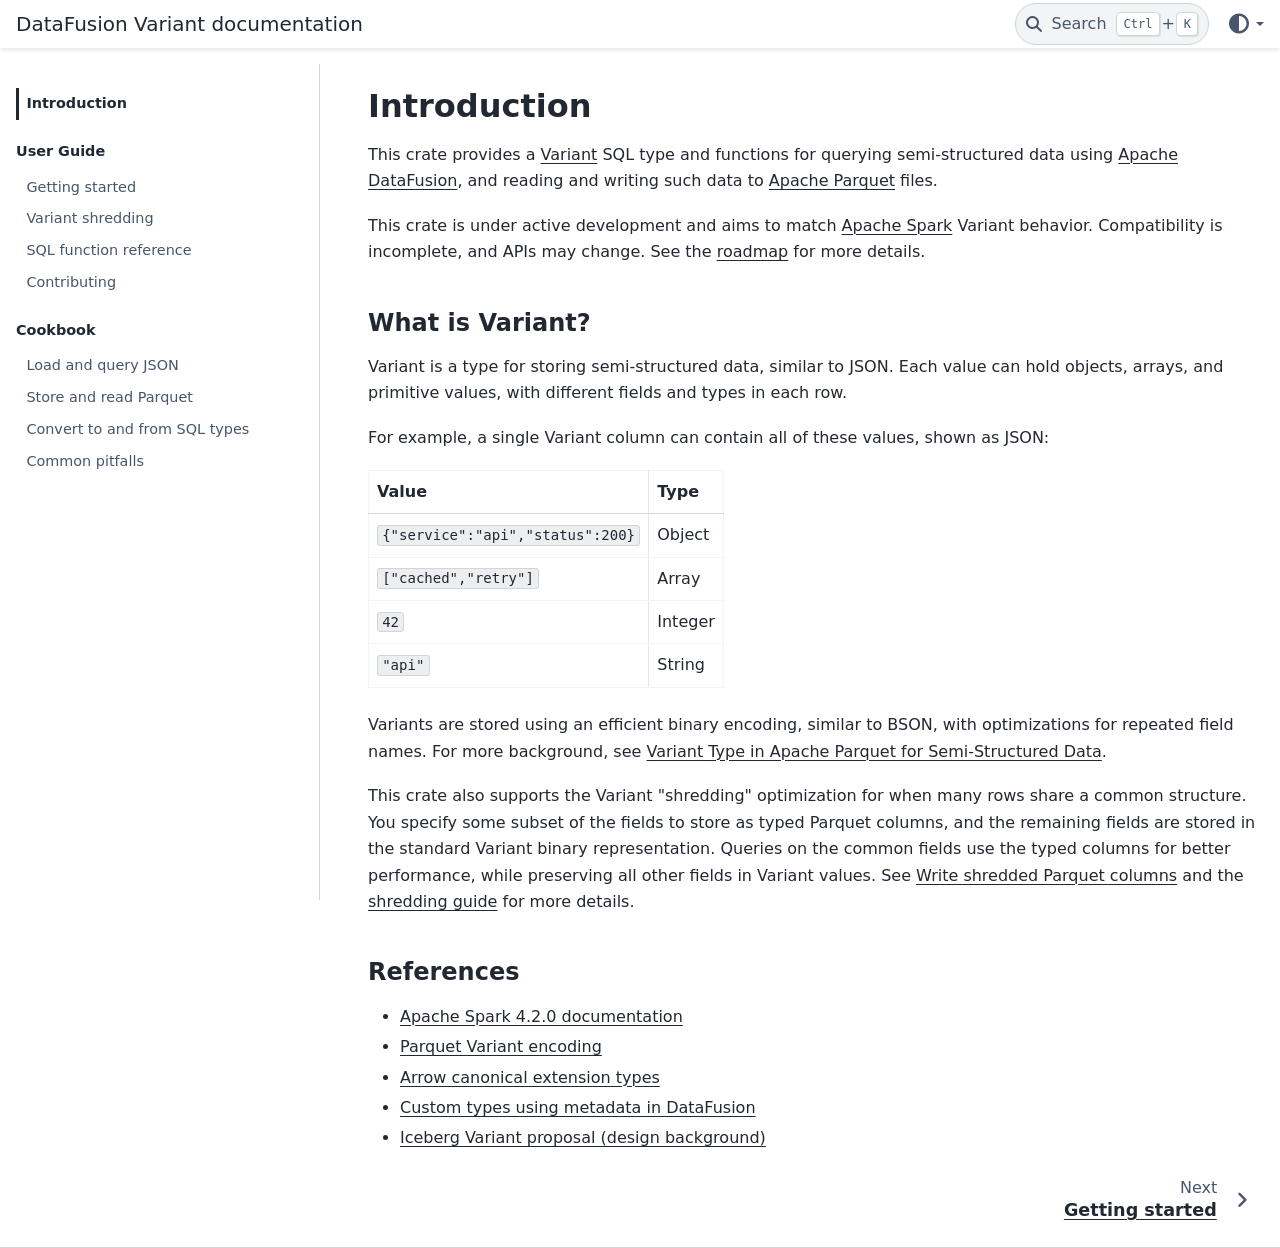
==== index.html @ 6752a7fd "Docs site preview of datafusion-contrib/datafusion-variant#172 at 1df9569 Built with sphinx-build fr" ====
<!DOCTYPE html>


<html lang="en" data-content_root="./" >

  <head>
    <meta charset="utf-8" />
    <meta name="viewport" content="width=device-width, initial-scale=1.0" /><meta name="viewport" content="width=device-width, initial-scale=1" />

    <title>Introduction &#8212; DataFusion Variant  documentation</title>
  
  
  
  <script data-cfasync="false">
    document.documentElement.dataset.mode = localStorage.getItem("mode") || "";
    document.documentElement.dataset.theme = localStorage.getItem("theme") || "";
  </script>
  <!--
    this give us a css class that will be invisible only if js is disabled
  -->
  <noscript>
    <style>
      .pst-js-only { display: none !important; }

    </style>
  </noscript>
  
  <!-- Loaded before other Sphinx assets -->
  <link href="_static/styles/theme.css?digest=75c7c72ae941e8b558d8" rel="stylesheet" />
<link href="_static/styles/pydata-sphinx-theme.css?digest=75c7c72ae941e8b558d8" rel="stylesheet" />

    <link rel="stylesheet" type="text/css" href="_static/pygments.css?v=8f2a1f02" />
    <link rel="stylesheet" type="text/css" href="_static/theme_overrides.css?v=5ed1a2f5" />
  
  <!-- So that users can add custom icons -->
  <script defer src="_static/scripts/fontawesome.js?digest=75c7c72ae941e8b558d8"></script>
  <!-- Pre-loaded scripts that we'll load fully later -->
  <link rel="preload" as="script" href="_static/scripts/bootstrap.js?digest=75c7c72ae941e8b558d8" />
<link rel="preload" as="script" href="_static/scripts/pydata-sphinx-theme.js?digest=75c7c72ae941e8b558d8" />

    <script src="_static/documentation_options.js?v=5929fcd5"></script>
    <script src="_static/doctools.js?v=fd6eb6e6"></script>
    <script src="_static/sphinx_highlight.js?v=6ffebe34"></script>
    <script>DOCUMENTATION_OPTIONS.pagename = 'index';</script>
    <script>DOCUMENTATION_OPTIONS.search_as_you_type = false;</script>
    <link rel="index" title="Index" href="genindex.html" />
    <link rel="search" title="Search" href="search.html" />
    <link rel="next" title="Getting started" href="getting-started.html" />
  <meta name="viewport" content="width=device-width, initial-scale=1"/>
  <meta name="color-scheme" content="light dark"/>
  <meta name="docsearch:language" content="en"/>
  <meta name="docsearch:version" content="" />
  
    
    <script src="_static/searchtools.js"></script>
    <script src="_static/language_data.js"></script>
    <script src="searchindex.js"></script>
  
  </head>
  <body data-default-mode="">
  
  
  <div id="pst-skip-link" class="skip-link d-print-none"><a href="#main-content">Skip to main content</a></div>

  
  <div id="pst-scroll-pixel-helper"></div>
  
  <button type="button" class="btn rounded-pill" id="pst-back-to-top">
    <i class="fa-solid fa-arrow-up"></i>Back to top</button>
  
  
  
  
  <dialog id="pst-search-dialog">
    
<form class="bd-search d-flex align-items-center"
      action="search.html"
      method="get">
  <i class="fa-solid fa-magnifying-glass"></i>
  <input type="search"
         class="form-control"
         name="q"
         placeholder="Search the docs ..."
         aria-label="Search the docs ..."
         autocomplete="off"
         autocorrect="off"
         autocapitalize="off"
         spellcheck="false"/>
  <span class="search-button__kbd-shortcut"><kbd class="kbd-shortcut__modifier">Ctrl</kbd>+<kbd>K</kbd></span>
</form>
  </dialog>

  <div class="pst-async-banner-revealer d-none">
  <aside id="bd-header-version-warning" class="d-none d-print-none" aria-label="Version warning"></aside>
</div>

  
    <header id="pst-header" class="bd-header navbar navbar-expand-lg bd-navbar d-print-none">
<div class="bd-header__inner bd-page-width">
  <button type="button" class="pst-navbar-icon sidebar-toggle primary-toggle" aria-label="Site navigation" aria-expanded="false" aria-controls="pst-primary-sidebar-modal">
    <span class="fa-solid fa-bars"></span>
  </button>
  
  
  <div class="col-lg-3 navbar-header-items__start">
    
      <div class="navbar-item">

  
    
  

<a class="navbar-brand logo" href="#">
  
  
  
  
  
  
    <p class="title logo__title">DataFusion Variant  documentation</p>
  
</a></div>
    
  </div>
  
  <div class="col-lg-9 navbar-header-items">
    
    
    <div class="navbar-header-items__end">
      
        <div class="navbar-item navbar-persistent--container">
          

<button type="button" class="btn search-button-field search-button__button pst-js-only" title="Search" aria-label="Search" data-bs-placement="bottom" data-bs-toggle="tooltip">
 <i class="fa-solid fa-magnifying-glass"></i>
 <span class="search-button__default-text">Search</span>
 <span class="search-button__kbd-shortcut"><kbd class="kbd-shortcut__modifier">Ctrl</kbd>+<kbd class="kbd-shortcut__modifier">K</kbd></span>
</button>
        </div>
      
      
        <div class="navbar-item">

<div class="theme-switch-container dropdown pst-js-only" data-bs-toggle="tooltip" data-bs-placement="bottom" title="Color mode">
  <button type="button" class="btn btn-sm nav-link pst-navbar-icon theme-switch-button dropdown-toggle" aria-label="Color mode" data-bs-toggle="dropdown">
    <i class="theme-switch fa-solid fa-sun fa-lg" data-mode="light" title="Light"></i>
    <i class="theme-switch fa-solid fa-moon fa-lg" data-mode="dark" title="Dark"></i>
    <i class="theme-switch fa-solid fa-circle-half-stroke fa-lg" data-mode="auto" title="System Settings"></i>
  </button>
  <ul class="dropdown-menu dropdown-menu-end">
    <li><button type="button" class="dropdown-item d-flex align-items-center theme-change-button" data-mode="auto"><i class="fa-solid fa-circle-half-stroke fa-lg me-1"></i>System Settings</button></li>
    <li><button type="button" class="dropdown-item d-flex align-items-center theme-change-button" data-mode="light"><i class="fa-solid fa-sun fa-lg me-1"></i>Light</button></li>
    <li><button type="button" class="dropdown-item d-flex align-items-center theme-change-button" data-mode="dark"><i class="fa-solid fa-moon fa-lg me-1"></i>Dark</button></li>
  </ul>
</div></div>
      
    </div>
    
  </div>
  
  
    <div class="navbar-persistent--mobile">

<button type="button" class="btn search-button-field search-button__button pst-js-only" title="Search" aria-label="Search" data-bs-placement="bottom" data-bs-toggle="tooltip">
 <i class="fa-solid fa-magnifying-glass"></i>
 <span class="search-button__default-text">Search</span>
 <span class="search-button__kbd-shortcut"><kbd class="kbd-shortcut__modifier">Ctrl</kbd>+<kbd class="kbd-shortcut__modifier">K</kbd></span>
</button>
    </div>
  

  
</div>

    </header>
  

  <div class="bd-container">
    <div class="bd-container__inner bd-page-width">
      
      
      
        
      
      <dialog id="pst-primary-sidebar-modal" tabindex="-1"></dialog>
      <div id="pst-primary-sidebar" class="bd-sidebar-primary bd-sidebar">
        

  
  <div class="sidebar-header-items sidebar-primary__section">
    
    
    
    
      <div class="sidebar-header-items__end">
        
          <div class="navbar-item">

<div class="theme-switch-container dropdown pst-js-only" data-bs-toggle="tooltip" data-bs-placement="bottom" title="Color mode">
  <button type="button" class="btn btn-sm nav-link pst-navbar-icon theme-switch-button dropdown-toggle" aria-label="Color mode" data-bs-toggle="dropdown">
    <i class="theme-switch fa-solid fa-sun fa-lg" data-mode="light" title="Light"></i>
    <i class="theme-switch fa-solid fa-moon fa-lg" data-mode="dark" title="Dark"></i>
    <i class="theme-switch fa-solid fa-circle-half-stroke fa-lg" data-mode="auto" title="System Settings"></i>
  </button>
  <ul class="dropdown-menu dropdown-menu-end">
    <li><button type="button" class="dropdown-item d-flex align-items-center theme-change-button" data-mode="auto"><i class="fa-solid fa-circle-half-stroke fa-lg me-1"></i>System Settings</button></li>
    <li><button type="button" class="dropdown-item d-flex align-items-center theme-change-button" data-mode="light"><i class="fa-solid fa-sun fa-lg me-1"></i>Light</button></li>
    <li><button type="button" class="dropdown-item d-flex align-items-center theme-change-button" data-mode="dark"><i class="fa-solid fa-moon fa-lg me-1"></i>Dark</button></li>
  </ul>
</div></div>
        
      </div>
    
  </div>
  
    <div class="sidebar-primary-items__start sidebar-primary__section">
        <div class="sidebar-primary-item"><nav class="bd-links" id="bd-docs-nav" aria-label="Main navigation">
  <div class="bd-toc-item active">
    <ul class="current nav bd-sidenav">
<li class="toctree-l1 current active"><a aria-current="page" class="current reference internal" href="#">Introduction</a></li>
</ul>
<p aria-level="2" class="caption" role="heading"><span class="caption-text">User Guide</span></p>
<ul class="nav bd-sidenav">
<li class="toctree-l1"><a class="reference internal" href="getting-started.html">Getting started</a></li>
<li class="toctree-l1"><a class="reference internal" href="shredding.html">Variant shredding</a></li>
<li class="toctree-l1"><a class="reference internal" href="sql-reference.html">SQL function reference</a></li>
<li class="toctree-l1"><a class="reference internal" href="contributing.html">Contributing</a></li>
</ul>
<p aria-level="2" class="caption" role="heading"><span class="caption-text">Cookbook</span></p>
<ul class="nav bd-sidenav">
<li class="toctree-l1"><a class="reference internal" href="cookbook/load-and-query-json.html">Load and query JSON</a></li>
<li class="toctree-l1"><a class="reference internal" href="cookbook/store-and-read-parquet.html">Store and read Parquet</a></li>
<li class="toctree-l1"><a class="reference internal" href="cookbook/convert-sql-types.html">Convert to and from SQL types</a></li>
<li class="toctree-l1"><a class="reference internal" href="cookbook/common-pitfalls.html">Common pitfalls</a></li>
</ul>

  </div>
</nav></div>
    </div>
  
  
  <div class="sidebar-primary-items__end sidebar-primary__section">
      <div class="sidebar-primary-item">
<div id="ethical-ad-placement"
      class="flat"
      data-ea-publisher="readthedocs"
      data-ea-type="readthedocs-sidebar"
      data-ea-manual="true">
</div></div>
  </div>


      </div>
      
      <main id="main-content" class="bd-main" role="main">
        
        
          <div class="bd-content">
            <div class="bd-article-container">
              
              <div class="bd-header-article d-print-none"></div>
              
              
              
                
<div id="searchbox"></div>
                <article class="bd-article">
                  
  <section id="introduction">
<h1>Introduction<a class="headerlink" href="#introduction" title="Link to this heading">#</a></h1>
<p>This crate provides a
<a class="reference external" href="https://parquet.apache.org/docs/file-format/types/variantencoding/">Variant</a>
SQL type and functions for querying semi-structured data using
<a class="reference external" href="https://datafusion.apache.org/">Apache DataFusion</a>, and reading and writing
such data to <a class="reference external" href="https://parquet.apache.org/">Apache Parquet</a> files.</p>
<p>This crate is under active development and aims to match
<a class="reference external" href="https://spark.apache.org/">Apache Spark</a> Variant behavior. Compatibility is
incomplete, and APIs may change. See the
<a class="reference external" href="https://github.com/datafusion-contrib/datafusion-variant/issues/69">roadmap</a>
for more details.</p>
<section id="what-is-variant">
<h2>What is Variant?<a class="headerlink" href="#what-is-variant" title="Link to this heading">#</a></h2>
<p>Variant is a type for storing semi-structured data, similar to JSON. Each value
can hold objects, arrays, and primitive values, with different fields and types
in each row.</p>
<p>For example, a single Variant column can contain all of these values, shown as JSON:</p>
<div class="pst-scrollable-table-container"><table class="table">
<thead>
<tr class="row-odd"><th class="head"><p>Value</p></th>
<th class="head"><p>Type</p></th>
</tr>
</thead>
<tbody>
<tr class="row-even"><td><p><code class="docutils literal notranslate"><span class="pre">{&quot;service&quot;:&quot;api&quot;,&quot;status&quot;:200}</span></code></p></td>
<td><p>Object</p></td>
</tr>
<tr class="row-odd"><td><p><code class="docutils literal notranslate"><span class="pre">[&quot;cached&quot;,&quot;retry&quot;]</span></code></p></td>
<td><p>Array</p></td>
</tr>
<tr class="row-even"><td><p><code class="docutils literal notranslate"><span class="pre">42</span></code></p></td>
<td><p>Integer</p></td>
</tr>
<tr class="row-odd"><td><p><code class="docutils literal notranslate"><span class="pre">&quot;api&quot;</span></code></p></td>
<td><p>String</p></td>
</tr>
</tbody>
</table>
</div>
<p>Variants are stored using an efficient binary encoding, similar to BSON, with
optimizations for repeated field names. For more background, see <a class="reference external" href="https://parquet.apache.org/blog/2026/02/27/variant-type-in-apache-parquet-for-semi-structured-data/">Variant Type
in Apache Parquet for Semi-Structured Data</a>.</p>
<p>This crate also supports the Variant &quot;shredding&quot; optimization for when many rows
share a common structure. You specify some subset of the fields to store as
typed Parquet columns, and the remaining fields are stored in the standard
Variant binary representation. Queries on the common fields use the typed
columns for better performance, while preserving all other fields in Variant
values. See <a class="reference internal" href="cookbook/store-and-read-parquet.html#write-shredded-parquet-columns"><span class="std std-ref">Write shredded Parquet columns</span></a>
and the <a class="reference internal" href="shredding.html"><span class="std std-doc">shredding guide</span></a> for more details.</p>
</section>
<section id="references">
<h2>References<a class="headerlink" href="#references" title="Link to this heading">#</a></h2>
<ul class="simple">
<li><p><a class="reference external" href="https://spark.apache.org/docs/4.2.0/">Apache Spark 4.2.0 documentation</a></p></li>
<li><p><a class="reference external" href="https://parquet.apache.org/docs/file-format/types/variantencoding/">Parquet Variant encoding</a></p></li>
<li><p><a class="reference external" href="https://arrow.apache.org/docs/format/CanonicalExtensions.html">Arrow canonical extension types</a></p></li>
<li><p><a class="reference external" href="https://datafusion.apache.org/blog/2025/09/21/custom-types-using-metadata">Custom types using metadata in DataFusion</a></p></li>
<li><p><a class="reference external" href="https://docs.google.com/document/d/1sq70XDiWJ2DemWyA5dVB80gKzwi0CWoM0LOWM7VJVd8/edit">Iceberg Variant proposal (design background)</a></p></li>
</ul>
<div class="toctree-wrapper compound">
</div>
<div class="toctree-wrapper compound">
</div>
<div class="toctree-wrapper compound">
</div>
</section>
</section>


                </article>
              
              
              
              
              
                <footer class="prev-next-footer d-print-none">
                  
<div class="prev-next-area">
    <a class="right-next"
       href="getting-started.html"
       title="next page">
      <div class="prev-next-info">
        <p class="prev-next-subtitle">next</p>
        <p class="prev-next-title">Getting started</p>
      </div>
      <i class="fa-solid fa-angle-right"></i>
    </a>
</div>
                </footer>
              
            </div>
            
            
              
            
          </div>
          <footer class="bd-footer-content">
            
          </footer>
        
      </main>
    </div>
  </div>
  
  <!-- Scripts loaded after <body> so the DOM is not blocked -->
  <script defer src="_static/scripts/bootstrap.js?digest=75c7c72ae941e8b558d8"></script>
<script defer src="_static/scripts/pydata-sphinx-theme.js?digest=75c7c72ae941e8b558d8"></script>

  <footer class="bd-footer">
  </footer>
  </body>
</html>
---- _static/styles/theme.css ----
/* Provided by Sphinx's 'basic' theme, and included in the final set of assets */
@import "../basic.css";
---- _static/pygments.css ----
html[data-theme="light"] .highlight pre { line-height: 125%; }
html[data-theme="light"] .highlight td.linenos .normal { color: inherit; background-color: transparent; padding-left: 5px; padding-right: 5px; }
html[data-theme="light"] .highlight span.linenos { color: inherit; background-color: transparent; padding-left: 5px; padding-right: 5px; }
html[data-theme="light"] .highlight td.linenos .special { color: #000000; background-color: #ffffc0; padding-left: 5px; padding-right: 5px; }
html[data-theme="light"] .highlight span.linenos.special { color: #000000; background-color: #ffffc0; padding-left: 5px; padding-right: 5px; }
html[data-theme="light"] .highlight .hll { background-color: #ffffcc }
html[data-theme="light"] .highlight { background: #ffffff; }
html[data-theme="light"] .highlight .c { color: #008000 } /* Comment */
html[data-theme="light"] .highlight .err { border: 1px solid #F00 } /* Error */
html[data-theme="light"] .highlight .k { color: #00F } /* Keyword */
html[data-theme="light"] .highlight .ch { color: #008000 } /* Comment.Hashbang */
html[data-theme="light"] .highlight .cm { color: #008000 } /* Comment.Multiline */
html[data-theme="light"] .highlight .cp { color: #00F } /* Comment.Preproc */
html[data-theme="light"] .highlight .cpf { color: #008000 } /* Comment.PreprocFile */
html[data-theme="light"] .highlight .c1 { color: #008000 } /* Comment.Single */
html[data-theme="light"] .highlight .cs { color: #008000 } /* Comment.Special */
html[data-theme="light"] .highlight .ge { font-style: italic } /* Generic.Emph */
html[data-theme="light"] .highlight .ges { font-weight: bold; font-style: italic } /* Generic.EmphStrong */
html[data-theme="light"] .highlight .gh { font-weight: bold } /* Generic.Heading */
html[data-theme="light"] .highlight .gp { font-weight: bold } /* Generic.Prompt */
html[data-theme="light"] .highlight .gs { font-weight: bold } /* Generic.Strong */
html[data-theme="light"] .highlight .gu { font-weight: bold } /* Generic.Subheading */
html[data-theme="light"] .highlight .kc { color: #00F } /* Keyword.Constant */
html[data-theme="light"] .highlight .kd { color: #00F } /* Keyword.Declaration */
html[data-theme="light"] .highlight .kn { color: #00F } /* Keyword.Namespace */
html[data-theme="light"] .highlight .kp { color: #00F } /* Keyword.Pseudo */
html[data-theme="light"] .highlight .kr { color: #00F } /* Keyword.Reserved */
html[data-theme="light"] .highlight .kt { color: #2B91AF } /* Keyword.Type */
html[data-theme="light"] .highlight .s { color: #A31515 } /* Literal.String */
html[data-theme="light"] .highlight .nc { color: #2B91AF } /* Name.Class */
html[data-theme="light"] .highlight .ow { color: #00F } /* Operator.Word */
html[data-theme="light"] .highlight .sa { color: #A31515 } /* Literal.String.Affix */
html[data-theme="light"] .highlight .sb { color: #A31515 } /* Literal.String.Backtick */
html[data-theme="light"] .highlight .sc { color: #A31515 } /* Literal.String.Char */
html[data-theme="light"] .highlight .dl { color: #A31515 } /* Literal.String.Delimiter */
html[data-theme="light"] .highlight .sd { color: #A31515 } /* Literal.String.Doc */
html[data-theme="light"] .highlight .s2 { color: #A31515 } /* Literal.String.Double */
html[data-theme="light"] .highlight .se { color: #A31515 } /* Literal.String.Escape */
html[data-theme="light"] .highlight .sh { color: #A31515 } /* Literal.String.Heredoc */
html[data-theme="light"] .highlight .si { color: #A31515 } /* Literal.String.Interpol */
html[data-theme="light"] .highlight .sx { color: #A31515 } /* Literal.String.Other */
html[data-theme="light"] .highlight .sr { color: #A31515 } /* Literal.String.Regex */
html[data-theme="light"] .highlight .s1 { color: #A31515 } /* Literal.String.Single */
html[data-theme="light"] .highlight .ss { color: #A31515 } /* Literal.String.Symbol */
html[data-theme="dark"] .highlight pre { line-height: 125%; }
html[data-theme="dark"] .highlight td.linenos .normal { color: #6e7681; background-color: #0d1117; padding-left: 5px; padding-right: 5px; }
html[data-theme="dark"] .highlight span.linenos { color: #6e7681; background-color: #0d1117; padding-left: 5px; padding-right: 5px; }
html[data-theme="dark"] .highlight td.linenos .special { color: #e6edf3; background-color: #6e7681; padding-left: 5px; padding-right: 5px; }
html[data-theme="dark"] .highlight span.linenos.special { color: #e6edf3; background-color: #6e7681; padding-left: 5px; padding-right: 5px; }
html[data-theme="dark"] .highlight .hll { background-color: #6e7681 }
html[data-theme="dark"] .highlight { background: #0d1117; color: #E6EDF3 }
html[data-theme="dark"] .highlight .c { color: #8B949E; font-style: italic } /* Comment */
html[data-theme="dark"] .highlight .err { color: #F85149 } /* Error */
html[data-theme="dark"] .highlight .esc { color: #E6EDF3 } /* Escape */
html[data-theme="dark"] .highlight .g { color: #E6EDF3 } /* Generic */
html[data-theme="dark"] .highlight .k { color: #FF7B72 } /* Keyword */
html[data-theme="dark"] .highlight .l { color: #A5D6FF } /* Literal */
html[data-theme="dark"] .highlight .n { color: #E6EDF3 } /* Name */
html[data-theme="dark"] .highlight .o { color: #FF7B72; font-weight: bold } /* Operator */
html[data-theme="dark"] .highlight .x { color: #E6EDF3 } /* Other */
html[data-theme="dark"] .highlight .p { color: #E6EDF3 } /* Punctuation */
html[data-theme="dark"] .highlight .ch { color: #8B949E; font-style: italic } /* Comment.Hashbang */
html[data-theme="dark"] .highlight .cm { color: #8B949E; font-style: italic } /* Comment.Multiline */
html[data-theme="dark"] .highlight .cp { color: #8B949E; font-weight: bold; font-style: italic } /* Comment.Preproc */
html[data-theme="dark"] .highlight .cpf { color: #8B949E; font-style: italic } /* Comment.PreprocFile */
html[data-theme="dark"] .highlight .c1 { color: #8B949E; font-style: italic } /* Comment.Single */
html[data-theme="dark"] .highlight .cs { color: #8B949E; font-weight: bold; font-style: italic } /* Comment.Special */
html[data-theme="dark"] .highlight .gd { color: #FFA198; background-color: #490202 } /* Generic.Deleted */
html[data-theme="dark"] .highlight .ge { color: #E6EDF3; font-style: italic } /* Generic.Emph */
html[data-theme="dark"] .highlight .ges { color: #E6EDF3; font-weight: bold; font-style: italic } /* Generic.EmphStrong */
html[data-theme="dark"] .highlight .gr { color: #FFA198 } /* Generic.Error */
html[data-theme="dark"] .highlight .gh { color: #79C0FF; font-weight: bold } /* Generic.Heading */
html[data-theme="dark"] .highlight .gi { color: #56D364; background-color: #0F5323 } /* Generic.Inserted */
html[data-theme="dark"] .highlight .go { color: #8B949E } /* Generic.Output */
html[data-theme="dark"] .highlight .gp { color: #8B949E } /* Generic.Prompt */
html[data-theme="dark"] .highlight .gs { color: #E6EDF3; font-weight: bold } /* Generic.Strong */
html[data-theme="dark"] .highlight .gu { color: #79C0FF } /* Generic.Subheading */
html[data-theme="dark"] .highlight .gt { color: #FF7B72 } /* Generic.Traceback */
html[data-theme="dark"] .highlight .g-Underline { color: #E6EDF3; text-decoration: underline } /* Generic.Underline */
html[data-theme="dark"] .highlight .kc { color: #79C0FF } /* Keyword.Constant */
html[data-theme="dark"] .highlight .kd { color: #FF7B72 } /* Keyword.Declaration */
html[data-theme="dark"] .highlight .kn { color: #FF7B72 } /* Keyword.Namespace */
html[data-theme="dark"] .highlight .kp { color: #79C0FF } /* Keyword.Pseudo */
html[data-theme="dark"] .highlight .kr { color: #FF7B72 } /* Keyword.Reserved */
html[data-theme="dark"] .highlight .kt { color: #FF7B72 } /* Keyword.Type */
html[data-theme="dark"] .highlight .ld { color: #79C0FF } /* Literal.Date */
html[data-theme="dark"] .highlight .m { color: #A5D6FF } /* Literal.Number */
html[data-theme="dark"] .highlight .s { color: #A5D6FF } /* Literal.String */
html[data-theme="dark"] .highlight .na { color: #E6EDF3 } /* Name.Attribute */
html[data-theme="dark"] .highlight .nb { color: #E6EDF3 } /* Name.Builtin */
html[data-theme="dark"] .highlight .nc { color: #F0883E; font-weight: bold } /* Name.Class */
html[data-theme="dark"] .highlight .no { color: #79C0FF; font-weight: bold } /* Name.Constant */
html[data-theme="dark"] .highlight .nd { color: #D2A8FF; font-weight: bold } /* Name.Decorator */
html[data-theme="dark"] .highlight .ni { color: #FFA657 } /* Name.Entity */
html[data-theme="dark"] .highlight .ne { color: #F0883E; font-weight: bold } /* Name.Exception */
html[data-theme="dark"] .highlight .nf { color: #D2A8FF; font-weight: bold } /* Name.Function */
html[data-theme="dark"] .highlight .nl { color: #79C0FF; font-weight: bold } /* Name.Label */
html[data-theme="dark"] .highlight .nn { color: #FF7B72 } /* Name.Namespace */
html[data-theme="dark"] .highlight .nx { color: #E6EDF3 } /* Name.Other */
html[data-theme="dark"] .highlight .py { color: #79C0FF } /* Name.Property */
html[data-theme="dark"] .highlight .nt { color: #7EE787 } /* Name.Tag */
html[data-theme="dark"] .highlight .nv { color: #79C0FF } /* Name.Variable */
html[data-theme="dark"] .highlight .ow { color: #FF7B72; font-weight: bold } /* Operator.Word */
html[data-theme="dark"] .highlight .pm { color: #E6EDF3 } /* Punctuation.Marker */
html[data-theme="dark"] .highlight .w { color: #6E7681 } /* Text.Whitespace */
html[data-theme="dark"] .highlight .mb { color: #A5D6FF } /* Literal.Number.Bin */
html[data-theme="dark"] .highlight .mf { color: #A5D6FF } /* Literal.Number.Float */
html[data-theme="dark"] .highlight .mh { color: #A5D6FF } /* Literal.Number.Hex */
html[data-theme="dark"] .highlight .mi { color: #A5D6FF } /* Literal.Number.Integer */
html[data-theme="dark"] .highlight .mo { color: #A5D6FF } /* Literal.Number.Oct */
html[data-theme="dark"] .highlight .sa { color: #79C0FF } /* Literal.String.Affix */
html[data-theme="dark"] .highlight .sb { color: #A5D6FF } /* Literal.String.Backtick */
html[data-theme="dark"] .highlight .sc { color: #A5D6FF } /* Literal.String.Char */
html[data-theme="dark"] .highlight .dl { color: #79C0FF } /* Literal.String.Delimiter */
html[data-theme="dark"] .highlight .sd { color: #A5D6FF } /* Literal.String.Doc */
html[data-theme="dark"] .highlight .s2 { color: #A5D6FF } /* Literal.String.Double */
html[data-theme="dark"] .highlight .se { color: #79C0FF } /* Literal.String.Escape */
html[data-theme="dark"] .highlight .sh { color: #79C0FF } /* Literal.String.Heredoc */
html[data-theme="dark"] .highlight .si { color: #A5D6FF } /* Literal.String.Interpol */
html[data-theme="dark"] .highlight .sx { color: #A5D6FF } /* Literal.String.Other */
html[data-theme="dark"] .highlight .sr { color: #79C0FF } /* Literal.String.Regex */
html[data-theme="dark"] .highlight .s1 { color: #A5D6FF } /* Literal.String.Single */
html[data-theme="dark"] .highlight .ss { color: #A5D6FF } /* Literal.String.Symbol */
html[data-theme="dark"] .highlight .bp { color: #E6EDF3 } /* Name.Builtin.Pseudo */
html[data-theme="dark"] .highlight .fm { color: #D2A8FF; font-weight: bold } /* Name.Function.Magic */
html[data-theme="dark"] .highlight .vc { color: #79C0FF } /* Name.Variable.Class */
html[data-theme="dark"] .highlight .vg { color: #79C0FF } /* Name.Variable.Global */
html[data-theme="dark"] .highlight .vi { color: #79C0FF } /* Name.Variable.Instance */
html[data-theme="dark"] .highlight .vm { color: #79C0FF } /* Name.Variable.Magic */
html[data-theme="dark"] .highlight .il { color: #A5D6FF } /* Literal.Number.Integer.Long */
---- _static/theme_overrides.css ----
/**
 * Licensed to the Apache Software Foundation (ASF) under one
 * or more contributor license agreements.  See the NOTICE file
 * distributed with this work for additional information
 * regarding copyright ownership.  The ASF licenses this file
 * to you under the Apache License, Version 2.0 (the
 * "License"); you may not use this file except in compliance
 * with the License.  You may obtain a copy of the License at
 *
 *     http://www.apache.org/licenses/LICENSE-2.0
 *
 * Unless required by applicable law or agreed to in writing,
 * software distributed under the License is distributed on an
 * "AS IS" BASIS, WITHOUT WARRANTIES OR CONDITIONS OF ANY
 * KIND, either express or implied.  See the License for the
 * specific language governing permissions and limitations
 * under the License.
 */


/* Customizing with theme CSS variables */

:root {
    /* Make the top navbar more compact (theme default is 4rem) */
    --pst-header-height: 3rem;
}

/* pydata-sphinx-theme 0.24 pads the header around --pst-header-height. */
.bd-header .bd-header__inner {
    padding-block: 0;
}

/* Inline code: gentle, theme-aware. Uses the body text color on a subtle chip
   instead of the harsh brand red, so it's easy on the eyes and clearly set off
   from prose. (Code blocks are styled separately via Pygments.) */
code.literal {
    color: var(--pst-color-text-base);
    background-color: rgba(129, 139, 152, 0.15);
    padding: 0.1em 0.3em;
    border-radius: 3px;
}

/* Function names in headings keep the heading style, not the chip. */
:is(h1, h2, h3, h4) code.literal {
    background-color: transparent;
    border: 0;
    padding: 0;
}

/* With navbar_center empty, push search and the theme switch to the right. */
.navbar-header-items__end {
    margin-left: auto;
}

/* Tables fit their content instead of spanning the full width. */
.pst-scrollable-table-container {
    display: inline-block;
    max-width: 100%;
}

/* Mostly monochrome, like DuckDB's docs: links and accents use the text color. */
html[data-theme="light"],
html[data-theme="dark"] {
    --pst-color-primary: var(--pst-color-text-base);
    --pst-color-link: var(--pst-color-text-base);
    --pst-color-link-hover: var(--pst-color-text-muted);
    --pst-color-table-heading-bg: transparent;
    --pst-color-table-row-zebra-low-bg: transparent;
    --pst-color-table-row-zebra-high-bg: transparent;
    --pst-color-table-row-hover-bg: var(--pst-color-surface);
}

.bd-content .table thead tr {
    border-bottom: 1px solid var(--pst-color-border);
}

.bd-content table td:first-child code {
    white-space: nowrap;
}

.bd-article h1 { font-size: 2rem; font-weight: 600; }
.bd-article h2 { font-size: 1.5rem; font-weight: 600; }
.bd-article h3 { font-size: 1.2rem; font-weight: 600; }

/* The SQL reference's per-function tables have an empty header row. */
.bd-content table thead:has(p:empty):not(:has(p:not(:empty))) {
    display: none;
}
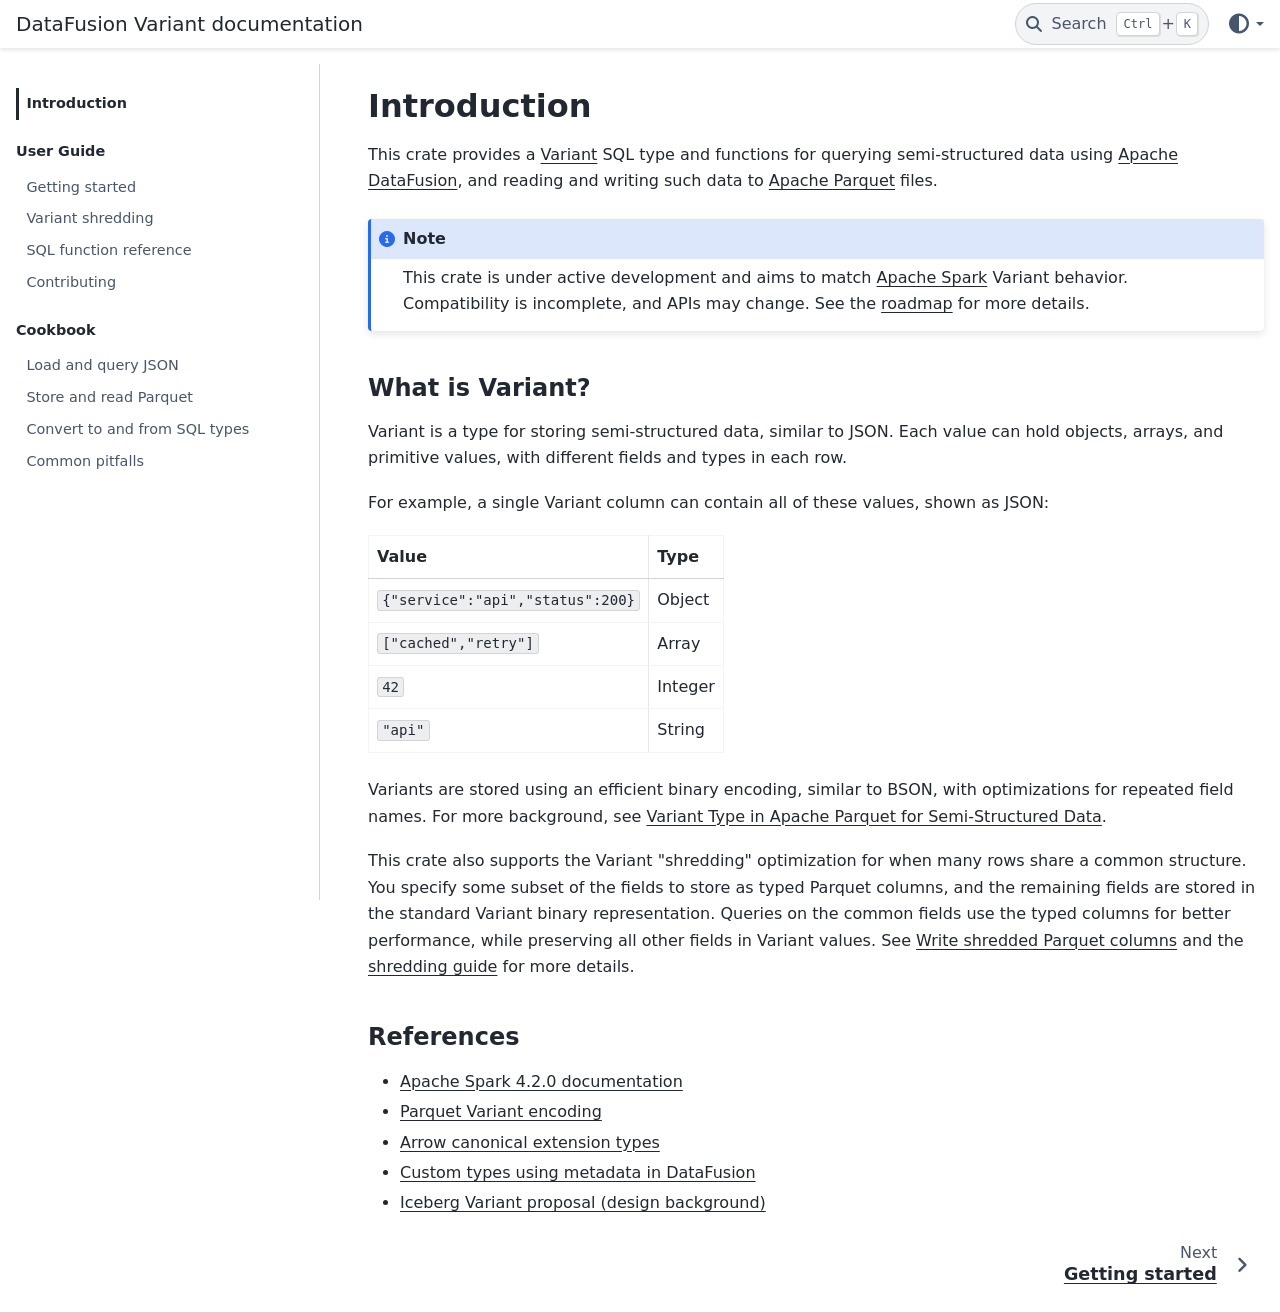
==== commit 032a8842: "Docs site preview of datafusion-contrib/datafusion-variant#172 at 03fcbb7 Built with sphinx-build fr" ====
--- a/index.html
+++ b/index.html
@@ -273,11 +273,14 @@
 SQL type and functions for querying semi-structured data using
 <a class="reference external" href="https://datafusion.apache.org/">Apache DataFusion</a>, and reading and writing
 such data to <a class="reference external" href="https://parquet.apache.org/">Apache Parquet</a> files.</p>
+<div class="admonition note">
+<p class="admonition-title">Note</p>
 <p>This crate is under active development and aims to match
 <a class="reference external" href="https://spark.apache.org/">Apache Spark</a> Variant behavior. Compatibility is
 incomplete, and APIs may change. See the
 <a class="reference external" href="https://github.com/datafusion-contrib/datafusion-variant/issues/69">roadmap</a>
 for more details.</p>
+</div>
 <section id="what-is-variant">
 <h2>What is Variant?<a class="headerlink" href="#what-is-variant" title="Link to this heading">#</a></h2>
 <p>Variant is a type for storing semi-structured data, similar to JSON. Each value
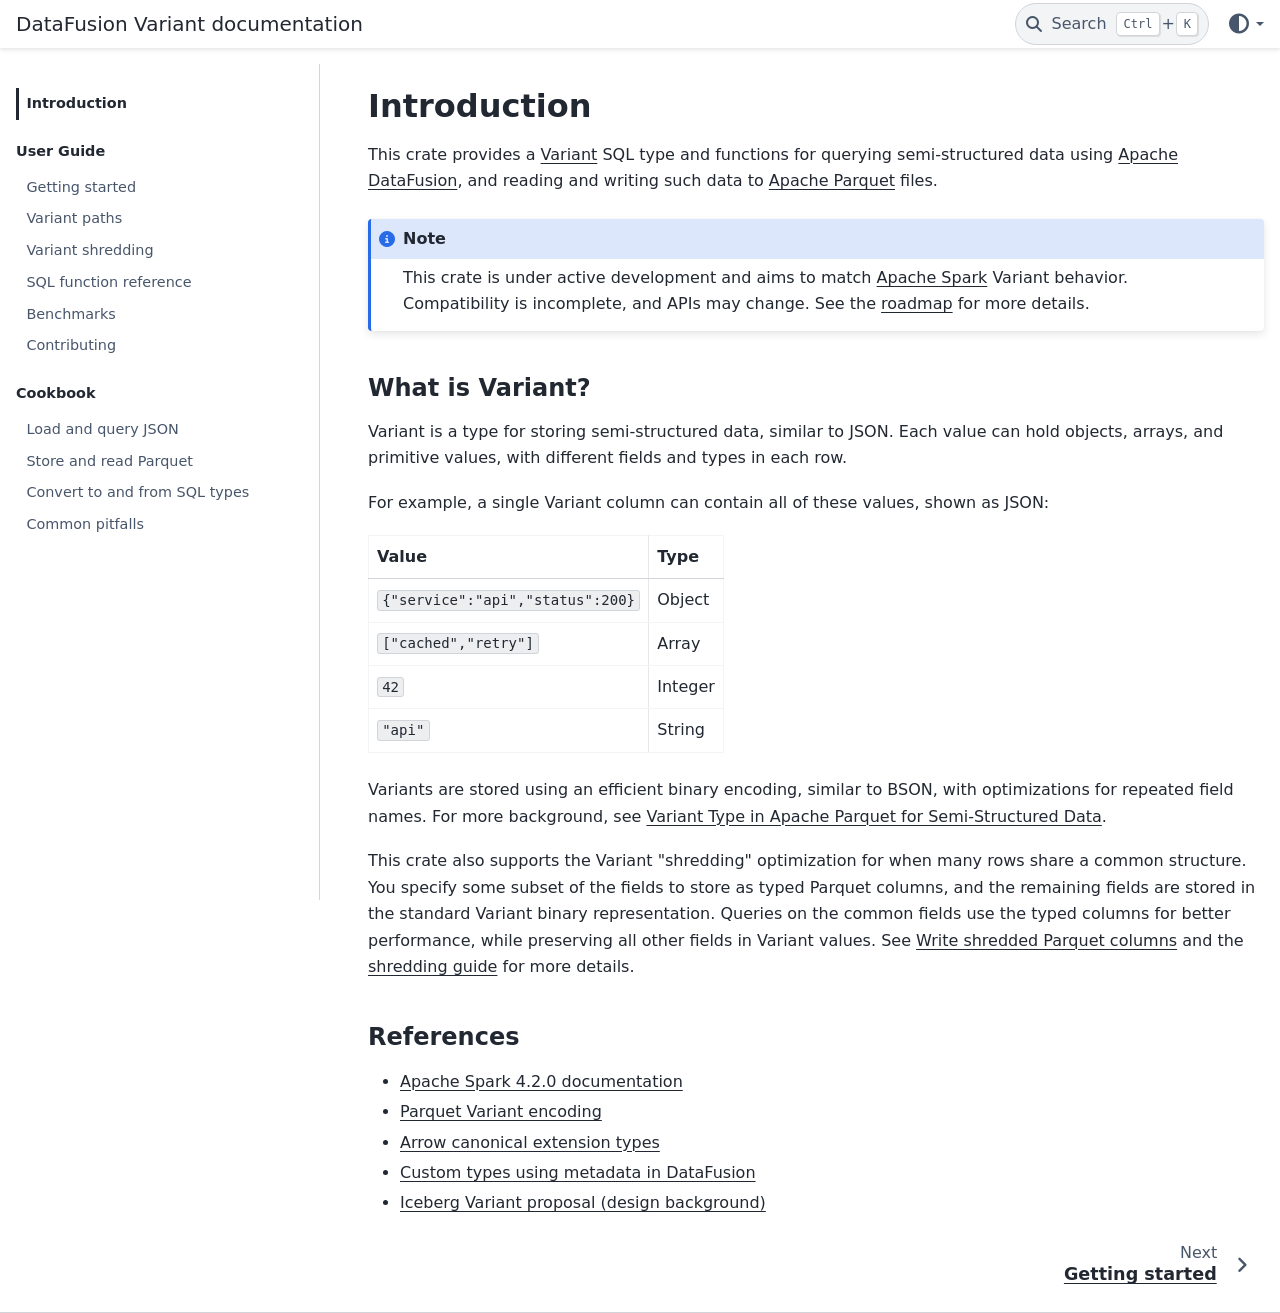
==== commit 2bf4335b: "Docs site preview of datafusion-contrib/datafusion-variant#186 at cb89f6f Co-Authored-By: Claude Opu" ====
--- a/index.html
+++ b/index.html
@@ -222,8 +222,10 @@
 <p aria-level="2" class="caption" role="heading"><span class="caption-text">User Guide</span></p>
 <ul class="nav bd-sidenav">
 <li class="toctree-l1"><a class="reference internal" href="getting-started.html">Getting started</a></li>
+<li class="toctree-l1"><a class="reference internal" href="paths.html">Variant paths</a></li>
 <li class="toctree-l1"><a class="reference internal" href="shredding.html">Variant shredding</a></li>
 <li class="toctree-l1"><a class="reference internal" href="sql-reference.html">SQL function reference</a></li>
+<li class="toctree-l1"><a class="reference internal" href="benchmarks.html">Benchmarks</a></li>
 <li class="toctree-l1"><a class="reference internal" href="contributing.html">Contributing</a></li>
 </ul>
 <p aria-level="2" class="caption" role="heading"><span class="caption-text">Cookbook</span></p>
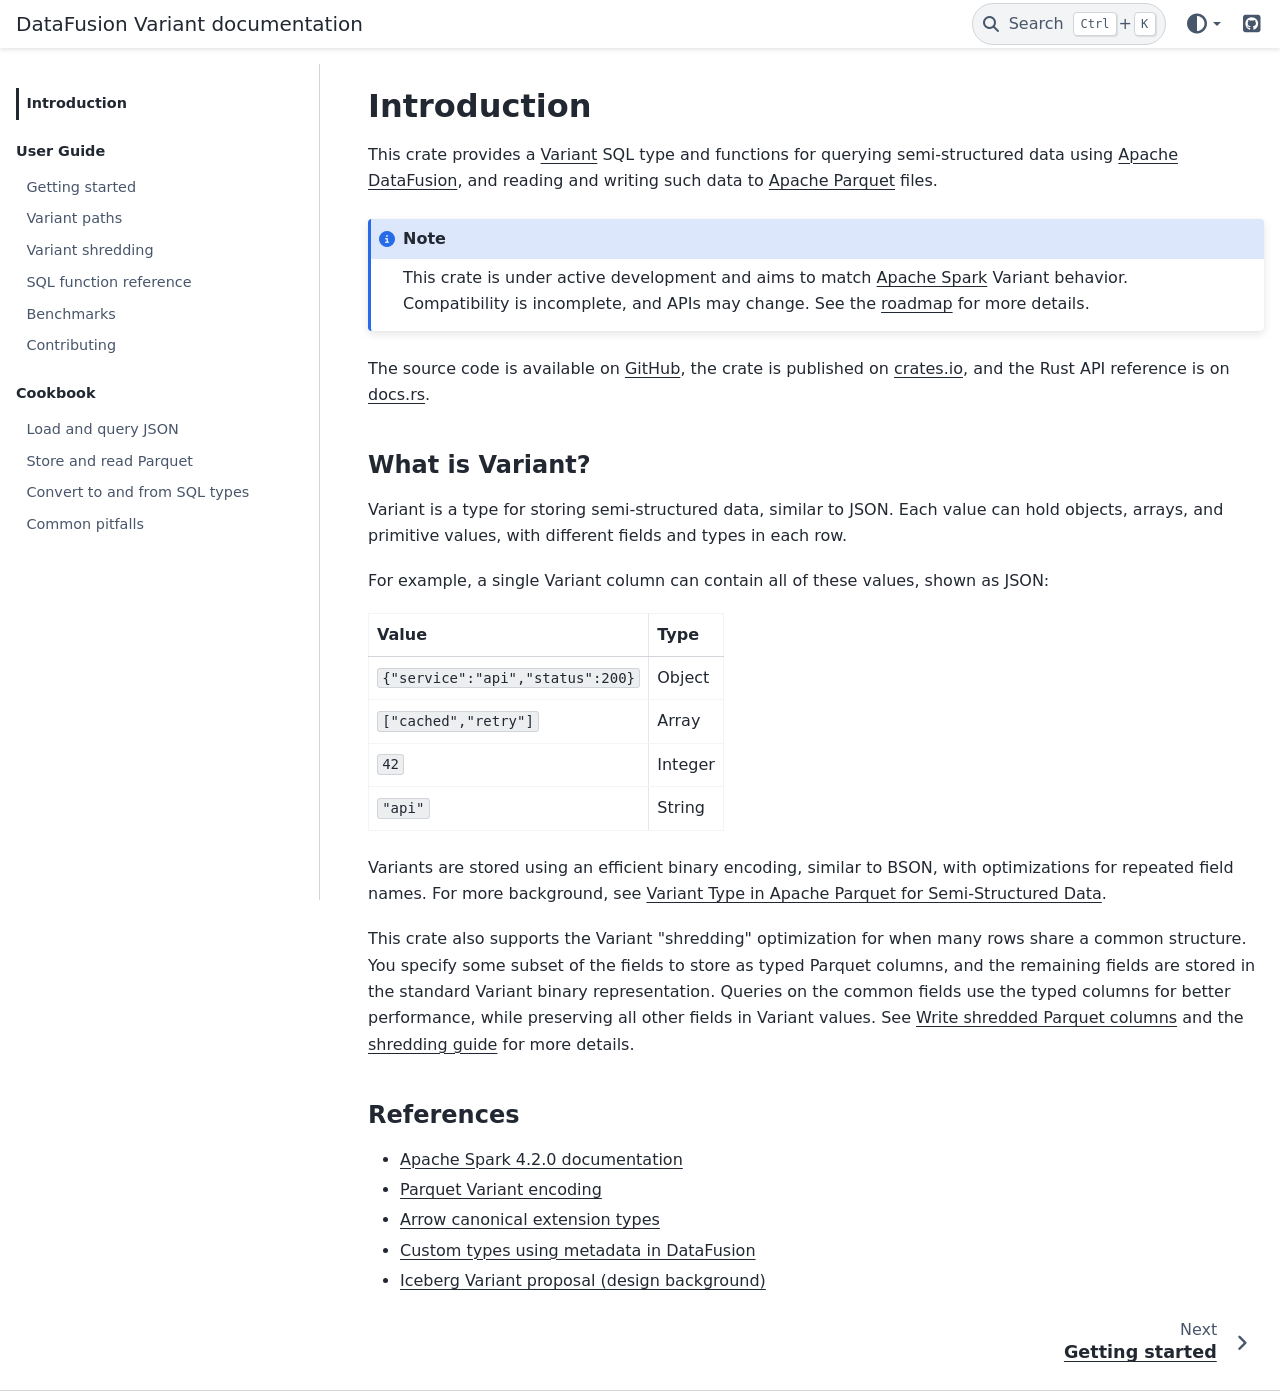
==== commit 5ae26df4: "Docs site preview of datafusion-contrib/datafusion-variant#186 at 3acb88d Co-Authored-By: Claude Opu" ====
--- a/index.html
+++ b/index.html
@@ -154,6 +154,21 @@
   </ul>
 </div></div>
       
+        <div class="navbar-item"><ul class="navbar-icon-links"
+    aria-label="Icon Links">
+        <li class="nav-item">
+          
+          
+          
+          
+          
+          
+          
+          
+          <a href="https://github.com/datafusion-contrib/datafusion-variant" title="GitHub" class="nav-link pst-navbar-icon" rel="noopener" target="_blank" data-bs-toggle="tooltip" data-bs-placement="bottom"><i class="fa-brands fa-square-github fa-lg" aria-hidden="true"></i><span class="visually-hidden">GitHub</span></a>
+        </li>
+</ul></div>
+      
     </div>
     
   </div>
@@ -208,6 +223,21 @@
     <li><button type="button" class="dropdown-item d-flex align-items-center theme-change-button" data-mode="dark"><i class="fa-solid fa-moon fa-lg me-1"></i>Dark</button></li>
   </ul>
 </div></div>
+        
+          <div class="navbar-item"><ul class="navbar-icon-links"
+    aria-label="Icon Links">
+        <li class="nav-item">
+          
+          
+          
+          
+          
+          
+          
+          
+          <a href="https://github.com/datafusion-contrib/datafusion-variant" title="GitHub" class="nav-link pst-navbar-icon" rel="noopener" target="_blank" data-bs-toggle="tooltip" data-bs-placement="bottom"><i class="fa-brands fa-square-github fa-lg" aria-hidden="true"></i><span class="visually-hidden">GitHub</span></a>
+        </li>
+</ul></div>
         
       </div>
     
@@ -283,6 +313,9 @@
 <a class="reference external" href="https://github.com/datafusion-contrib/datafusion-variant/issues/69">roadmap</a>
 for more details.</p>
 </div>
+<p>The source code is available on <a class="reference external" href="https://github.com/datafusion-contrib/datafusion-variant">GitHub</a>,
+the crate is published on <a class="reference external" href="https://crates.io/crates/datafusion-variant">crates.io</a>,
+and the Rust API reference is on <a class="reference external" href="https://docs.rs/datafusion-variant">docs.rs</a>.</p>
 <section id="what-is-variant">
 <h2>What is Variant?<a class="headerlink" href="#what-is-variant" title="Link to this heading">#</a></h2>
 <p>Variant is a type for storing semi-structured data, similar to JSON. Each value
